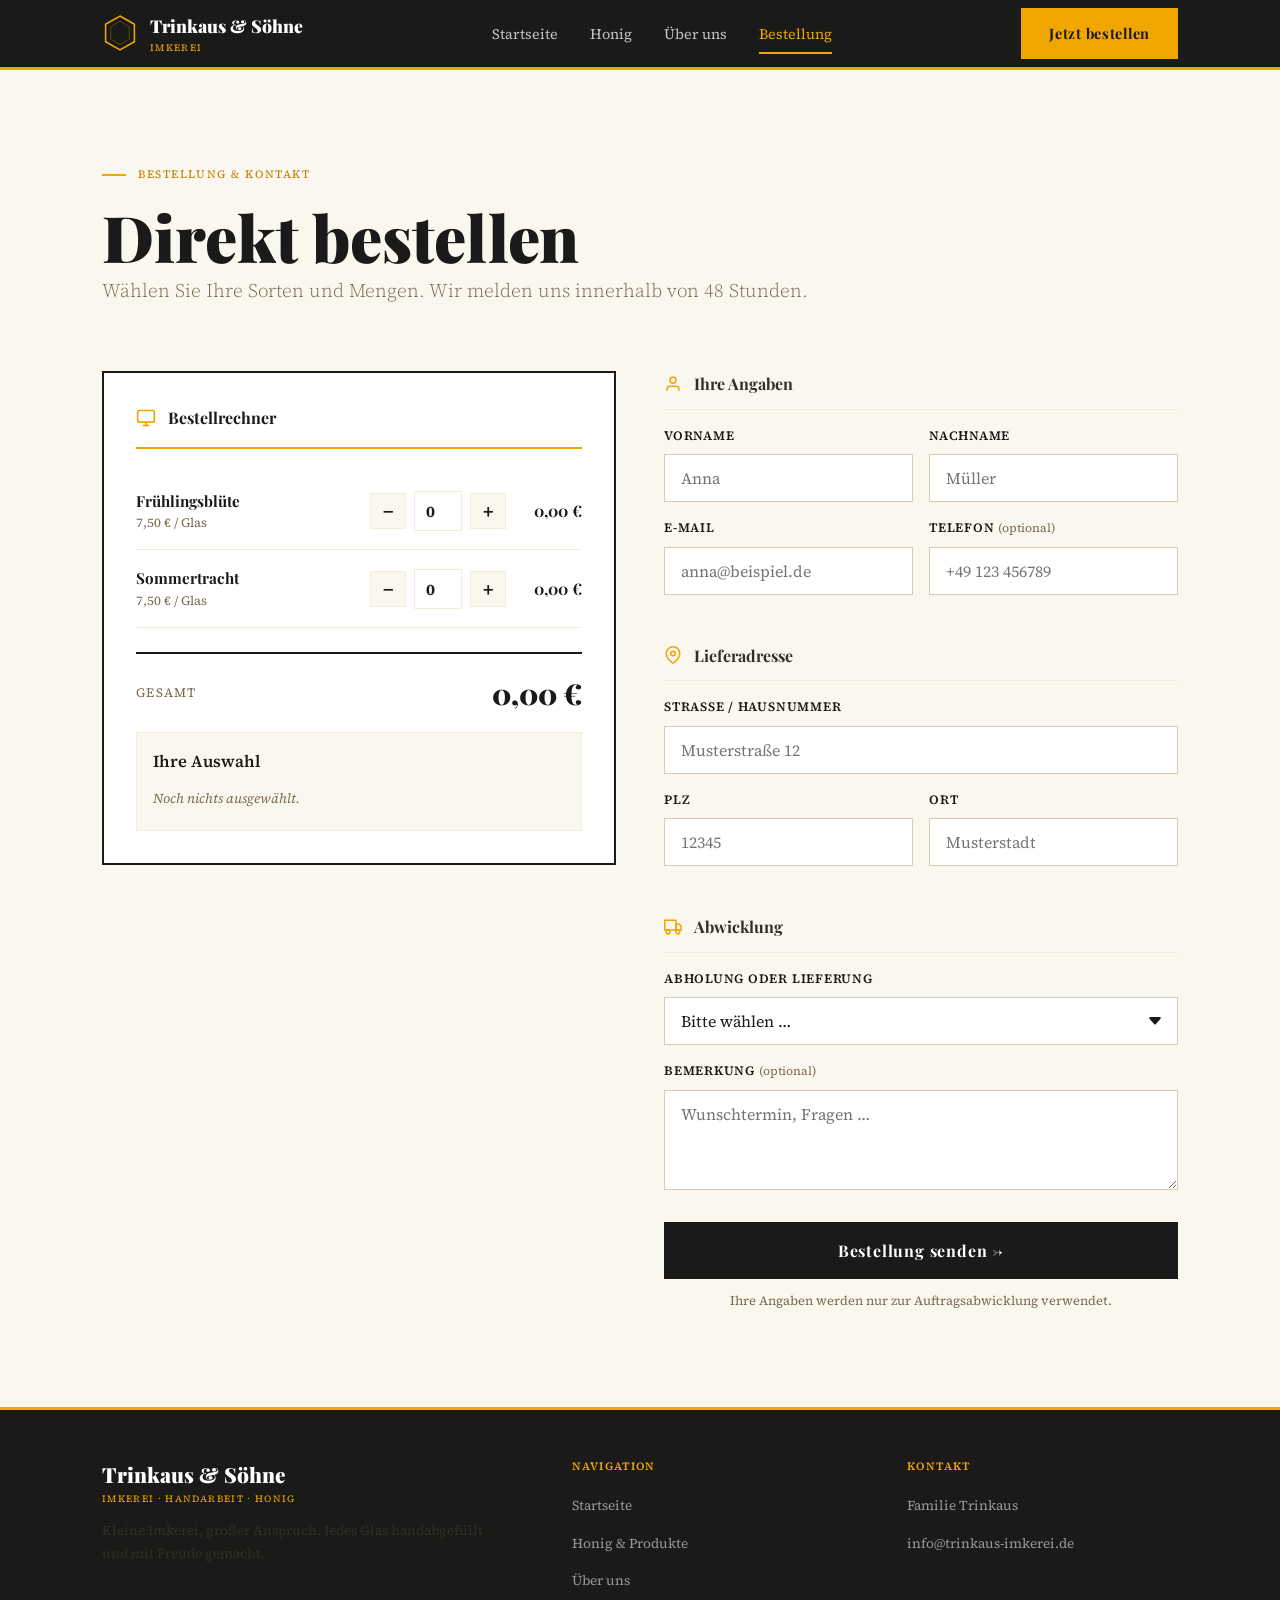
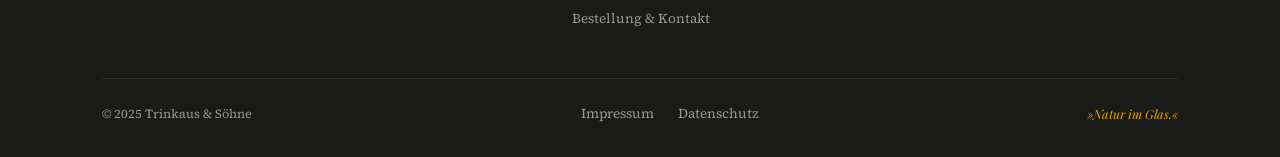
==== bestell.html @ 7a26828f "Add files via upload" ====
<!DOCTYPE html>
<html lang="de">
<head>
  <meta charset="UTF-8">
  <meta name="viewport" content="width=device-width, initial-scale=1.0">
  <title>Bestellung – Trinkaus &amp; Söhne</title>
  <link rel="preconnect" href="https://fonts.googleapis.com">
  <link rel="preconnect" href="https://fonts.gstatic.com" crossorigin>
  <link href="https://fonts.googleapis.com/css2?family=Playfair+Display:ital,wght@0,700;0,900;1,700&family=Source+Serif+4:wght@300;400;600&display=swap" rel="stylesheet">
  <link rel="stylesheet" href="styles.css">
</head>
<body>

<nav class="nav">
  <div class="nav__inner">
    <a class="nav__logo" href="index.html">
      <svg class="nav__logo-hex" viewBox="0 0 60 70" fill="none">
        <polygon points="30,2 58,18 58,52 30,68 2,52 2,18" stroke="#F0A500" stroke-width="3" fill="none"/>
        <polygon points="30,12 48,23 48,47 30,58 12,47 12,23" stroke="#F0A500" stroke-width="1.5" fill="none" stroke-opacity="0.4"/>
      </svg>
      <div class="nav__brand">Trinkaus &amp; Söhne<span>Imkerei</span></div>
    </a>
    <ul class="nav__links">
      <li><a class="nav__link" href="index.html">Startseite</a></li>
      <li><a class="nav__link" href="honig.html">Honig</a></li>
      <li><a class="nav__link" href="ueber.html">Über uns</a></li>
      <li><a class="nav__link  active" href="bestell.html">Bestellung</a></li>
    </ul>
    <a class="btn btn--primary nav__cta" href="bestell.html">Jetzt bestellen</a>
    <button class="nav__burger" id="burgerBtn" aria-label="Menü" aria-expanded="false">
      <span></span><span></span><span></span>
    </button>
  </div>
</nav>
<div class="mobile-nav" id="mobileNav">
  <a class="mobile-nav__link" href="index.html">Startseite</a>
  <a class="mobile-nav__link" href="honig.html">Honig</a>
  <a class="mobile-nav__link" href="ueber.html">Über uns</a>
  <a class="mobile-nav__link  active" href="bestell.html">Bestellung</a>
  <a class="mobile-nav__link" style="font-size:1rem;opacity:.55" href="impressum.html">Impressum</a>
  <a class="mobile-nav__link" style="font-size:1rem;opacity:.55" href="datenschutz.html">Datenschutz</a>
  <a class="btn btn--primary" href="bestell.html" style="margin-top:24px;align-self:flex-start">Jetzt bestellen &#8594;</a>
</div>
<main>

  <section class="section section--cream">
    <div class="container">
      <div class="section-header">
        <div class="section-header__eyebrow"><span class="section-header__eyebrow-line"></span><span class="section-header__eyebrow-text">Bestellung &amp; Kontakt</span></div>
        <h1>Direkt bestellen</h1>
        <p class="lead">Wählen Sie Ihre Sorten und Mengen. Wir melden uns innerhalb von 48 Stunden.</p>
      </div>
      <div class="order__grid">
        <div class="order__calculator">
          <div class="order__calc-title">
            <svg width="20" height="20" viewBox="0 0 24 24" fill="none" stroke="currentColor" stroke-width="2"><rect x="2" y="3" width="20" height="14" rx="2"/><line x1="8" y1="21" x2="16" y2="21"/><line x1="12" y1="17" x2="12" y2="21"/></svg>
            Bestellrechner
          </div>
          <div id="calcItems"></div>
          <div class="order__total">
            <span class="order__total-label">Gesamt</span>
            <span class="order__total-amount" id="totalAmount">0,00 €</span>
          </div>
          <div class="order__summary-box">
            <p style="font-weight:600;color:#1A1A18;margin-bottom:12px">Ihre Auswahl</p>
            <div id="orderSummary"></div>
          </div>
        </div>
        <div>
          <form id="orderForm" novalidate>
            <p class="form-section-title">
              <svg width="18" height="18" viewBox="0 0 24 24" fill="none" stroke="currentColor" stroke-width="2"><path d="M20 21v-2a4 4 0 0 0-4-4H8a4 4 0 0 0-4 4v2"/><circle cx="12" cy="7" r="4"/></svg>
              Ihre Angaben
            </p>
            <div class="form-row">
              <div class="form-group"><label for="vorname">Vorname</label><input class="form-input" type="text" id="vorname" required autocomplete="given-name" placeholder="Anna"></div>
              <div class="form-group"><label for="nachname">Nachname</label><input class="form-input" type="text" id="nachname" required autocomplete="family-name" placeholder="Müller"></div>
            </div>
            <div class="form-row">
              <div class="form-group"><label for="email">E-Mail</label><input class="form-input" type="email" id="email" required autocomplete="email" placeholder="anna@beispiel.de"></div>
              <div class="form-group"><label for="telefon">Telefon <span class="optional">(optional)</span></label><input class="form-input" type="tel" id="telefon" placeholder="+49 123 456789"></div>
            </div>
            <p class="form-section-title">
              <svg width="18" height="18" viewBox="0 0 24 24" fill="none" stroke="currentColor" stroke-width="2"><path d="M21 10c0 7-9 13-9 13s-9-6-9-13a9 9 0 0 1 18 0z"/><circle cx="12" cy="10" r="3"/></svg>
              Lieferadresse
            </p>
            <div class="form-group"><label for="strasse">Straße / Hausnummer</label><input class="form-input" type="text" id="strasse" required autocomplete="street-address" placeholder="Musterstraße 12"></div>
            <div class="form-row">
              <div class="form-group"><label for="plz">PLZ</label><input class="form-input" type="text" id="plz" required autocomplete="postal-code" placeholder="12345" maxlength="5"></div>
              <div class="form-group"><label for="ort">Ort</label><input class="form-input" type="text" id="ort" required autocomplete="address-level2" placeholder="Musterstadt"></div>
            </div>
            <p class="form-section-title">
              <svg width="18" height="18" viewBox="0 0 24 24" fill="none" stroke="currentColor" stroke-width="2"><rect x="1" y="3" width="15" height="13"/><polygon points="16 8 20 8 23 11 23 16 16 16 16 8"/><circle cx="5.5" cy="18.5" r="2.5"/><circle cx="18.5" cy="18.5" r="2.5"/></svg>
              Abwicklung
            </p>
            <div class="form-group">
              <label for="abwicklung">Abholung oder Lieferung</label>
              <select class="form-select" id="abwicklung" required>
                <option value="">Bitte wählen …</option>
                <option value="abholung">Abholung (nach Absprache)</option>
                <option value="lieferung">Lieferung / Versand anfragen</option>
              </select>
            </div>
            <div class="form-group"><label for="bemerkung">Bemerkung <span class="optional">(optional)</span></label><textarea class="form-textarea" id="bemerkung" placeholder="Wunschtermin, Fragen …"></textarea></div>
            <div class="form-submit-area">
              <button type="submit" class="btn btn--dark btn--full btn--lg">Bestellung senden &#8594;</button>
              <p class="form-note">Ihre Angaben werden nur zur Auftragsabwicklung verwendet.</p>
            </div>
          </form>
          <div class="success-msg" id="successMsg">
            <svg width="48" height="48" viewBox="0 0 24 24" fill="none" stroke="#F0A500" stroke-width="2" style="margin:0 auto 16px"><path d="M22 11.08V12a10 10 0 1 1-5.93-9.14"/><polyline points="22 4 12 14.01 9 11.01"/></svg>
            <h3>Bestellung eingegangen!</h3>
            <p>Vielen Dank, <strong id="successName"></strong>. Wir melden uns innerhalb von 48 Stunden.</p>
          </div>
        </div>
      </div>
    </div>
  </section>

</main>

<footer class="footer">
  <div class="container">
    <div class="footer__inner">
      <div>
        <div class="footer__brand-name">Trinkaus &amp; Söhne<span>Imkerei &middot; Handarbeit &middot; Honig</span></div>
        <p class="footer__desc">Kleine Imkerei, großer Anspruch. Jedes Glas handabgefüllt und mit Freude gemacht.</p>
      </div>
      <div>
        <p class="footer__col-title">Navigation</p>
        <ul class="footer__links">
          <li><a class="footer__link" href="index.html">Startseite</a></li>
          <li><a class="footer__link" href="honig.html">Honig &amp; Produkte</a></li>
          <li><a class="footer__link" href="ueber.html">Über uns</a></li>
          <li><a class="footer__link" href="bestell.html">Bestellung &amp; Kontakt</a></li>
        </ul>
      </div>
      <div>
        <p class="footer__col-title">Kontakt</p>
        <ul class="footer__links">
          <li><span style="font-size:.85rem;color:rgba(255,255,255,.55)">Familie Trinkaus</span></li>
          <li><a class="footer__link" href="mailto:info@trinkaus-imkerei.de">info@trinkaus-imkerei.de</a></li>
        </ul>
      </div>
    </div>
    <div class="footer__bottom">
      <span>&#169; 2025 Trinkaus &amp; Söhne</span>
      <div class="footer__legal">
        <a class="footer__link" href="impressum.html">Impressum</a>
        <a class="footer__link" href="datenschutz.html">Datenschutz</a>
      </div>
      <span class="footer__honey-mark">&#187;Natur im Glas.&#171;</span>
    </div>
  </div>
</footer>
<script src="script.js"></script>
</body>
</html>
---- styles.css ----
:root{--honey:#F0A500;--honey-dark:#C47F00;--dark:#1A1A18;--dark-mid:#2E2E2B;--muted:#7A6A50;--cream:#FAF7EF;--cream-dark:#F2EDD8;--white:#FFFFFF;--font-display:'Playfair Display',Georgia,serif;--font-body:'Source Serif 4',Georgia,serif;--s1:4px;--s2:8px;--s3:12px;--s4:16px;--s5:24px;--s6:32px;--s7:48px;--s8:64px;--s9:96px;--shadow-lg:0 6px 32px rgba(26,26,24,.14);--border:2px solid var(--dark);--max-w:1140px;--nav-h:70px}
*,*::before,*::after{box-sizing:border-box;margin:0;padding:0}
html{scroll-behavior:smooth}
body{font-family:var(--font-body);background:var(--cream);color:var(--dark);line-height:1.6;-webkit-font-smoothing:antialiased;padding-top:var(--nav-h)}
a{color:inherit;text-decoration:none}
button{font-family:var(--font-body);cursor:pointer;border:none;background:none}
ul{list-style:none}
input,select,textarea{font-family:var(--font-body);font-size:1rem}
h1,h2,h3,h4{font-family:var(--font-display);line-height:1.15;color:var(--dark)}
h1{font-size:clamp(2.2rem,5vw,4rem);font-weight:900}
h2{font-size:clamp(1.6rem,3.5vw,2.8rem);font-weight:700}
h3{font-size:clamp(1.1rem,2vw,1.5rem);font-weight:700}
p{font-size:1.05rem;color:var(--dark-mid)}
.lead{font-size:clamp(1rem,1.5vw,1.2rem);color:var(--muted);font-weight:300;line-height:1.75}
.container{width:100%;max-width:var(--max-w);margin:0 auto;padding:0 var(--s6)}
.section{padding:var(--s9) 0}
.section--cream{background:var(--cream)}
.section--white{background:var(--white)}
.section--dark{background:var(--dark)}
.section--dark h1,.section--dark h2,.section--dark h3{color:var(--white)}
.section--dark p,.section--dark .lead{color:rgba(255,255,255,.65)}
.hex-bg{position:relative;overflow:hidden}
.hex-bg::before{content:'';position:absolute;inset:0;pointer-events:none;z-index:0;background-image:url("data:image/svg+xml,%3Csvg xmlns='http://www.w3.org/2000/svg' width='80' height='92'%3E%3Cpolygon points='40,2 78,22 78,70 40,90 2,70 2,22' fill='none' stroke='%231A1A18' stroke-width='1.5' stroke-opacity='0.06'/%3E%3C/svg%3E");background-size:80px 92px}
.hex-bg>*{position:relative;z-index:1}
.nav{position:fixed;top:0;left:0;right:0;height:var(--nav-h);background:var(--dark);z-index:1000;display:flex;align-items:center;border-bottom:3px solid var(--honey)}
.nav__inner{display:flex;align-items:center;justify-content:space-between;width:100%;max-width:var(--max-w);margin:0 auto;padding:0 var(--s6)}
.nav__logo{display:flex;align-items:center;gap:var(--s3);cursor:pointer}
.nav__logo-hex{width:36px;height:36px;flex-shrink:0}
.nav__brand{font-family:var(--font-display);font-size:1.1rem;font-weight:900;color:var(--white)}
.nav__brand span{display:block;font-size:.6rem;font-weight:400;letter-spacing:.14em;text-transform:uppercase;color:var(--honey);font-family:var(--font-body)}
.nav__links{display:flex;align-items:center;gap:var(--s6)}
.nav__link{font-family:var(--font-body);font-size:.9rem;color:rgba(255,255,255,.75);transition:color .2s;padding:var(--s2) 0;border-bottom:2px solid transparent}
.nav__link:hover,.nav__link.active{color:var(--honey);border-bottom-color:var(--honey)}
.nav__cta{background:var(--honey);color:var(--dark);font-family:var(--font-display);font-size:.85rem;font-weight:700;padding:10px 20px;transition:background .2s;display:inline-block}
.nav__cta:hover{background:var(--honey-dark);color:var(--white)}
.nav__burger{display:none;flex-direction:column;gap:5px;padding:var(--s2);cursor:pointer}
.nav__burger span{display:block;width:24px;height:2px;background:var(--white);transition:transform .25s,opacity .25s}
.nav__burger.open span:nth-child(1){transform:translateY(7px) rotate(45deg)}
.nav__burger.open span:nth-child(2){opacity:0}
.nav__burger.open span:nth-child(3){transform:translateY(-7px) rotate(-45deg)}
.mobile-nav{display:none;position:fixed;top:var(--nav-h);left:0;right:0;bottom:0;background:var(--dark);z-index:999;flex-direction:column;padding:var(--s8) var(--s6);gap:var(--s5);overflow-y:auto}
.mobile-nav.open{display:flex}
.mobile-nav__link{font-family:var(--font-display);font-size:1.6rem;font-weight:700;color:rgba(255,255,255,.75);padding:var(--s3) 0;border-bottom:1px solid rgba(255,255,255,.06);transition:color .2s;display:block}
.mobile-nav__link:hover,.mobile-nav__link.active{color:var(--honey)}
.btn{display:inline-flex;align-items:center;gap:var(--s2);font-family:var(--font-display);font-weight:700;font-size:.9rem;letter-spacing:.05em;padding:14px 28px;transition:background .2s,color .2s;cursor:pointer;border:none}
.btn--primary{background:var(--honey);color:var(--dark)}
.btn--primary:hover{background:var(--honey-dark);color:var(--white)}
.btn--outline{background:transparent;color:var(--white);border:2px solid rgba(255,255,255,.3)}
.btn--outline:hover{border-color:var(--honey);color:var(--honey)}
.btn--outline-dark{background:transparent;color:var(--dark);border:var(--border)}
.btn--outline-dark:hover{background:var(--dark);color:var(--white)}
.btn--dark{background:var(--dark);color:var(--white)}
.btn--dark:hover{background:var(--dark-mid)}
.btn--full{width:100%;justify-content:center}
.btn--lg{padding:18px 36px;font-size:1rem}
.hero{min-height:calc(100vh - var(--nav-h));display:flex;align-items:center;background:var(--dark);position:relative;overflow:hidden}
.hero::before{content:'';position:absolute;inset:0;background-image:url("data:image/svg+xml,%3Csvg xmlns='http://www.w3.org/2000/svg' width='80' height='92'%3E%3Cpolygon points='40,2 78,22 78,70 40,90 2,70 2,22' fill='none' stroke='%23F0A500' stroke-width='1.5' stroke-opacity='0.07'/%3E%3C/svg%3E");background-size:80px 92px}
.hero__inner{position:relative;z-index:1;max-width:var(--max-w);margin:0 auto;padding:var(--s9) var(--s6);display:grid;grid-template-columns:1fr 1fr;align-items:center;gap:var(--s8)}
.hero__eyebrow{display:inline-flex;align-items:center;gap:var(--s3);margin-bottom:var(--s5)}
.hero__eyebrow-line{display:block;width:32px;height:2px;background:var(--honey)}
.hero__eyebrow-text{font-family:var(--font-body);font-size:.7rem;letter-spacing:.16em;text-transform:uppercase;color:var(--honey)}
.hero h1{color:var(--white);margin-bottom:var(--s5)}
.hero h1 em{font-style:italic;color:var(--honey)}
.hero .lead{color:rgba(255,255,255,.6);margin-bottom:var(--s7);max-width:480px}
.hero__actions{display:flex;align-items:center;gap:var(--s5);flex-wrap:wrap}
.hero__visual{display:flex;justify-content:center;align-items:center}
.hero__hex-cluster{width:min(420px,90vw);height:min(420px,90vw)}
.badges{display:flex;gap:var(--s5);flex-wrap:wrap;margin-top:var(--s7)}
.badge{display:flex;align-items:center;gap:var(--s3);padding:var(--s3) var(--s4);background:rgba(255,255,255,.05);border:1px solid rgba(240,165,0,.25)}
.badge__icon{width:20px;height:20px;color:var(--honey);flex-shrink:0}
.badge__text{font-family:var(--font-body);font-size:.8rem;color:rgba(255,255,255,.8)}
.values__grid{display:grid;grid-template-columns:repeat(3,1fr);gap:2px}
.value-item{background:var(--honey);padding:var(--s7) var(--s6);text-align:center;transition:background .2s}
.value-item:hover{background:var(--honey-dark)}
.value-item__number{font-family:var(--font-display);font-size:3rem;font-weight:900;color:var(--dark);line-height:1;display:block;margin-bottom:var(--s3)}
.value-item__label{font-size:.75rem;letter-spacing:.1em;text-transform:uppercase;color:var(--dark);opacity:.65;font-family:var(--font-body)}
.section-header{margin-bottom:var(--s8)}
.section-header__eyebrow{display:flex;align-items:center;gap:var(--s3);margin-bottom:var(--s4)}
.section-header__eyebrow-line{display:block;width:24px;height:2px;background:var(--honey);flex-shrink:0}
.section-header__eyebrow-text{font-size:.7rem;letter-spacing:.14em;text-transform:uppercase;color:var(--honey-dark);font-family:var(--font-body)}
.section-header h2{margin-bottom:var(--s4)}
.teaser-grid{display:grid;grid-template-columns:repeat(2,1fr);gap:var(--s5);margin-top:var(--s7)}
.teaser-card{background:var(--white);border:var(--border);padding:var(--s6);display:flex;gap:var(--s5);align-items:flex-start;cursor:pointer;transition:box-shadow .2s,transform .2s}
.teaser-card:hover{box-shadow:var(--shadow-lg);transform:translateY(-2px)}
.teaser-card__hex{flex-shrink:0;width:56px;height:56px}
.teaser-card__sub{font-size:.8rem;color:var(--muted);letter-spacing:.06em;text-transform:uppercase;margin-bottom:var(--s3);font-family:var(--font-body)}
.teaser-card__price{font-family:var(--font-display);font-size:1.4rem;font-weight:700;color:var(--honey-dark)}
.trust-grid{display:grid;grid-template-columns:1fr 1fr;gap:var(--s8);align-items:center}
.products-grid{display:grid;grid-template-columns:repeat(auto-fill,minmax(300px,1fr));gap:var(--s6)}
.product-card{background:var(--white);border:var(--border);display:flex;flex-direction:column;transition:box-shadow .2s,transform .2s}
.product-card:hover{box-shadow:var(--shadow-lg);transform:translateY(-3px)}
.product-card__top{background:var(--honey);padding:var(--s7) var(--s6);display:flex;justify-content:center;align-items:center;position:relative;min-height:180px}
.product-card__top--summer{background:var(--dark)}
.product-card__badge{position:absolute;top:var(--s4);left:var(--s4);background:var(--dark);color:var(--white);font-size:.65rem;letter-spacing:.1em;text-transform:uppercase;padding:4px 10px;font-family:var(--font-body);font-weight:600}
.product-card__top--summer .product-card__badge{background:var(--honey);color:var(--dark)}
.product-card__jar{width:80px;height:100px}
.product-card__body{padding:var(--s6);flex:1;display:flex;flex-direction:column}
.product-card__type{font-size:.7rem;letter-spacing:.12em;text-transform:uppercase;color:var(--muted);margin-bottom:var(--s2);font-family:var(--font-body)}
.product-card__name{font-size:1.5rem;margin-bottom:var(--s3)}
.product-card__desc{font-size:.95rem;color:var(--muted);line-height:1.7;flex:1;margin-bottom:var(--s5)}
.product-card__footer{display:flex;align-items:center;justify-content:space-between;padding-top:var(--s4);border-top:1px solid var(--cream-dark)}
.product-card__price{font-family:var(--font-display);font-size:1.6rem;font-weight:700;color:var(--dark)}
.product-card__weight{font-size:.8rem;color:var(--muted);font-family:var(--font-body)}
.about__grid{display:grid;grid-template-columns:1fr 1fr;gap:var(--s8);align-items:start}
.about__visual{position:sticky;top:calc(var(--nav-h) + var(--s6))}
.about__quote{font-family:var(--font-display);font-size:clamp(1.1rem,2vw,1.4rem);font-style:italic;color:var(--dark);padding:var(--s5) var(--s6);border-left:4px solid var(--honey);margin:var(--s6) 0;background:var(--cream-dark);line-height:1.5}
.about__list{margin-top:var(--s5)}
.about__list li{display:flex;gap:var(--s3);padding:var(--s4) 0;border-bottom:1px solid var(--cream-dark);font-size:.95rem;color:var(--dark-mid)}
.about__list li::before{content:'';display:block;width:20px;height:20px;background:var(--honey);flex-shrink:0;margin-top:2px;clip-path:polygon(50% 0%,100% 25%,100% 75%,50% 100%,0% 75%,0% 25%)}
.order__grid{display:grid;grid-template-columns:1fr 1fr;gap:var(--s7);align-items:start}
.order__calculator{background:var(--white);border:var(--border);padding:var(--s6);position:sticky;top:calc(var(--nav-h) + var(--s4))}
.order__calc-title{font-family:var(--font-display);font-size:1rem;font-weight:700;margin-bottom:var(--s5);padding-bottom:var(--s4);border-bottom:2px solid var(--honey);display:flex;align-items:center;gap:var(--s3)}
.order__calc-title svg{color:var(--honey)}
.calc-item{display:flex;align-items:center;gap:var(--s4);padding:var(--s4) 0;border-bottom:1px solid var(--cream-dark)}
.calc-item__info{flex:1;min-width:0}
.calc-item__name{font-family:var(--font-display);font-weight:700;font-size:.95rem}
.calc-item__price-unit{font-size:.8rem;color:var(--muted)}
.calc-item__qty{display:flex;align-items:center;gap:var(--s2)}
.qty-btn{width:36px;height:36px;background:var(--cream);border:1px solid var(--cream-dark);font-size:1.2rem;display:flex;align-items:center;justify-content:center;cursor:pointer;font-weight:700;color:var(--dark);transition:background .15s;flex-shrink:0}
.qty-btn:hover{background:var(--honey)}
.qty-input{width:48px;text-align:center;border:1px solid var(--cream-dark);padding:8px 4px;font-weight:700;font-size:1rem;color:var(--dark);background:var(--white)}
.qty-input:focus{outline:2px solid var(--honey);outline-offset:1px}
.calc-item__subtotal{font-family:var(--font-display);font-weight:700;font-size:1rem;min-width:60px;text-align:right;flex-shrink:0}
.order__total{display:flex;justify-content:space-between;align-items:center;margin-top:var(--s5);padding-top:var(--s4);border-top:2px solid var(--dark)}
.order__total-label{font-size:.8rem;letter-spacing:.1em;text-transform:uppercase;font-family:var(--font-body);color:var(--muted)}
.order__total-amount{font-family:var(--font-display);font-size:1.8rem;font-weight:900;color:var(--dark)}
.order__summary-box{background:var(--cream);border:1px solid var(--cream-dark);padding:var(--s4);margin-top:var(--s4)}
.order__summary-line{display:flex;justify-content:space-between;font-size:.85rem;margin-bottom:4px}
.order__summary-line.empty{color:var(--muted);font-style:italic}
.form-section-title{font-family:var(--font-display);font-size:1rem;font-weight:700;margin-bottom:var(--s4);margin-top:var(--s6);padding-bottom:var(--s3);border-bottom:1px solid var(--cream-dark);display:flex;align-items:center;gap:var(--s3)}
.form-section-title:first-child{margin-top:0}
.form-section-title svg{color:var(--honey);flex-shrink:0}
.form-row{display:grid;grid-template-columns:1fr 1fr;gap:var(--s4)}
.form-group{display:flex;flex-direction:column;gap:var(--s2);margin-bottom:var(--s4)}
label{font-size:.8rem;letter-spacing:.06em;text-transform:uppercase;font-family:var(--font-body);color:var(--dark);font-weight:600}
label .optional{font-weight:400;color:var(--muted);text-transform:none;letter-spacing:0;font-size:.75rem}
.form-input,.form-select,.form-textarea{border:1px solid #D5CCB8;background:var(--white);padding:12px var(--s4);font-size:1rem;color:var(--dark);transition:border-color .2s,box-shadow .2s;width:100%}
.form-input:focus,.form-select:focus,.form-textarea:focus{outline:none;border-color:var(--honey);box-shadow:0 0 0 3px rgba(240,165,0,.18)}
.form-textarea{resize:vertical;min-height:100px}
.form-select{-webkit-appearance:none;appearance:none;background-image:url("data:image/svg+xml,%3Csvg xmlns='http://www.w3.org/2000/svg' width='16' height='16' fill='%231A1A18' viewBox='0 0 16 16'%3E%3Cpath d='M7.247 11.14 2.451 5.658C1.885 5.013 2.345 4 3.204 4h9.592a1 1 0 0 1 .753 1.659l-4.796 5.48a1 1 0 0 1-1.506 0z'/%3E%3C/svg%3E");background-repeat:no-repeat;background-position:right 14px center;padding-right:40px}
.form-submit-area{margin-top:var(--s6)}
.form-note{font-size:.8rem;color:var(--muted);margin-top:var(--s3);text-align:center}
.success-msg{display:none;background:var(--cream);border:2px solid var(--honey);padding:var(--s7) var(--s6);text-align:center;margin-top:var(--s5)}
.success-msg h3{margin-bottom:var(--s3)}
.success-msg p{color:var(--muted)}
.footer{background:var(--dark);color:rgba(255,255,255,.55);padding:var(--s7) 0 var(--s6);border-top:3px solid var(--honey)}
.footer__inner{display:grid;grid-template-columns:1.5fr 1fr 1fr;gap:var(--s8);margin-bottom:var(--s7)}
.footer__brand-name{font-family:var(--font-display);font-size:1.3rem;font-weight:900;color:var(--white);margin-bottom:var(--s3)}
.footer__brand-name span{display:block;font-size:.6rem;font-weight:400;letter-spacing:.14em;text-transform:uppercase;color:var(--honey);font-family:var(--font-body)}
.footer__desc{font-size:.85rem;line-height:1.7}
.footer__col-title{font-family:var(--font-body);font-size:.7rem;letter-spacing:.12em;text-transform:uppercase;color:var(--honey);margin-bottom:var(--s4);font-weight:600}
.footer__links{display:flex;flex-direction:column;gap:var(--s3)}
.footer__link{font-size:.85rem;color:rgba(255,255,255,.55);transition:color .2s}
.footer__link:hover{color:var(--honey)}
.footer__bottom{padding-top:var(--s5);border-top:1px solid rgba(255,255,255,.08);display:flex;justify-content:space-between;align-items:center;font-size:.78rem}
.footer__legal{display:flex;gap:var(--s5)}
.footer__honey-mark{color:var(--honey);font-family:var(--font-display);font-style:italic}
@media(max-width:900px){
  .nav__links,.nav__cta{display:none}
  .nav__burger{display:flex}
  .hero__inner{grid-template-columns:1fr}
  .hero__visual{display:none}
  .trust-grid{grid-template-columns:1fr;gap:var(--s6)}
  .about__grid{grid-template-columns:1fr}
  .about__visual{display:none}
  .order__grid{grid-template-columns:1fr}
  .order__calculator{position:static}
  .footer__inner{grid-template-columns:1fr;gap:var(--s6)}
  .footer__bottom{flex-direction:column;gap:var(--s3);text-align:center}
  .footer__legal{justify-content:center}
}
@media(max-width:620px){
  :root{--s9:64px}
  .teaser-grid{grid-template-columns:1fr}
  .values__grid{grid-template-columns:1fr}
  .products-grid{grid-template-columns:1fr}
  .form-row{grid-template-columns:1fr}
  .hero h1{font-size:2rem}
}
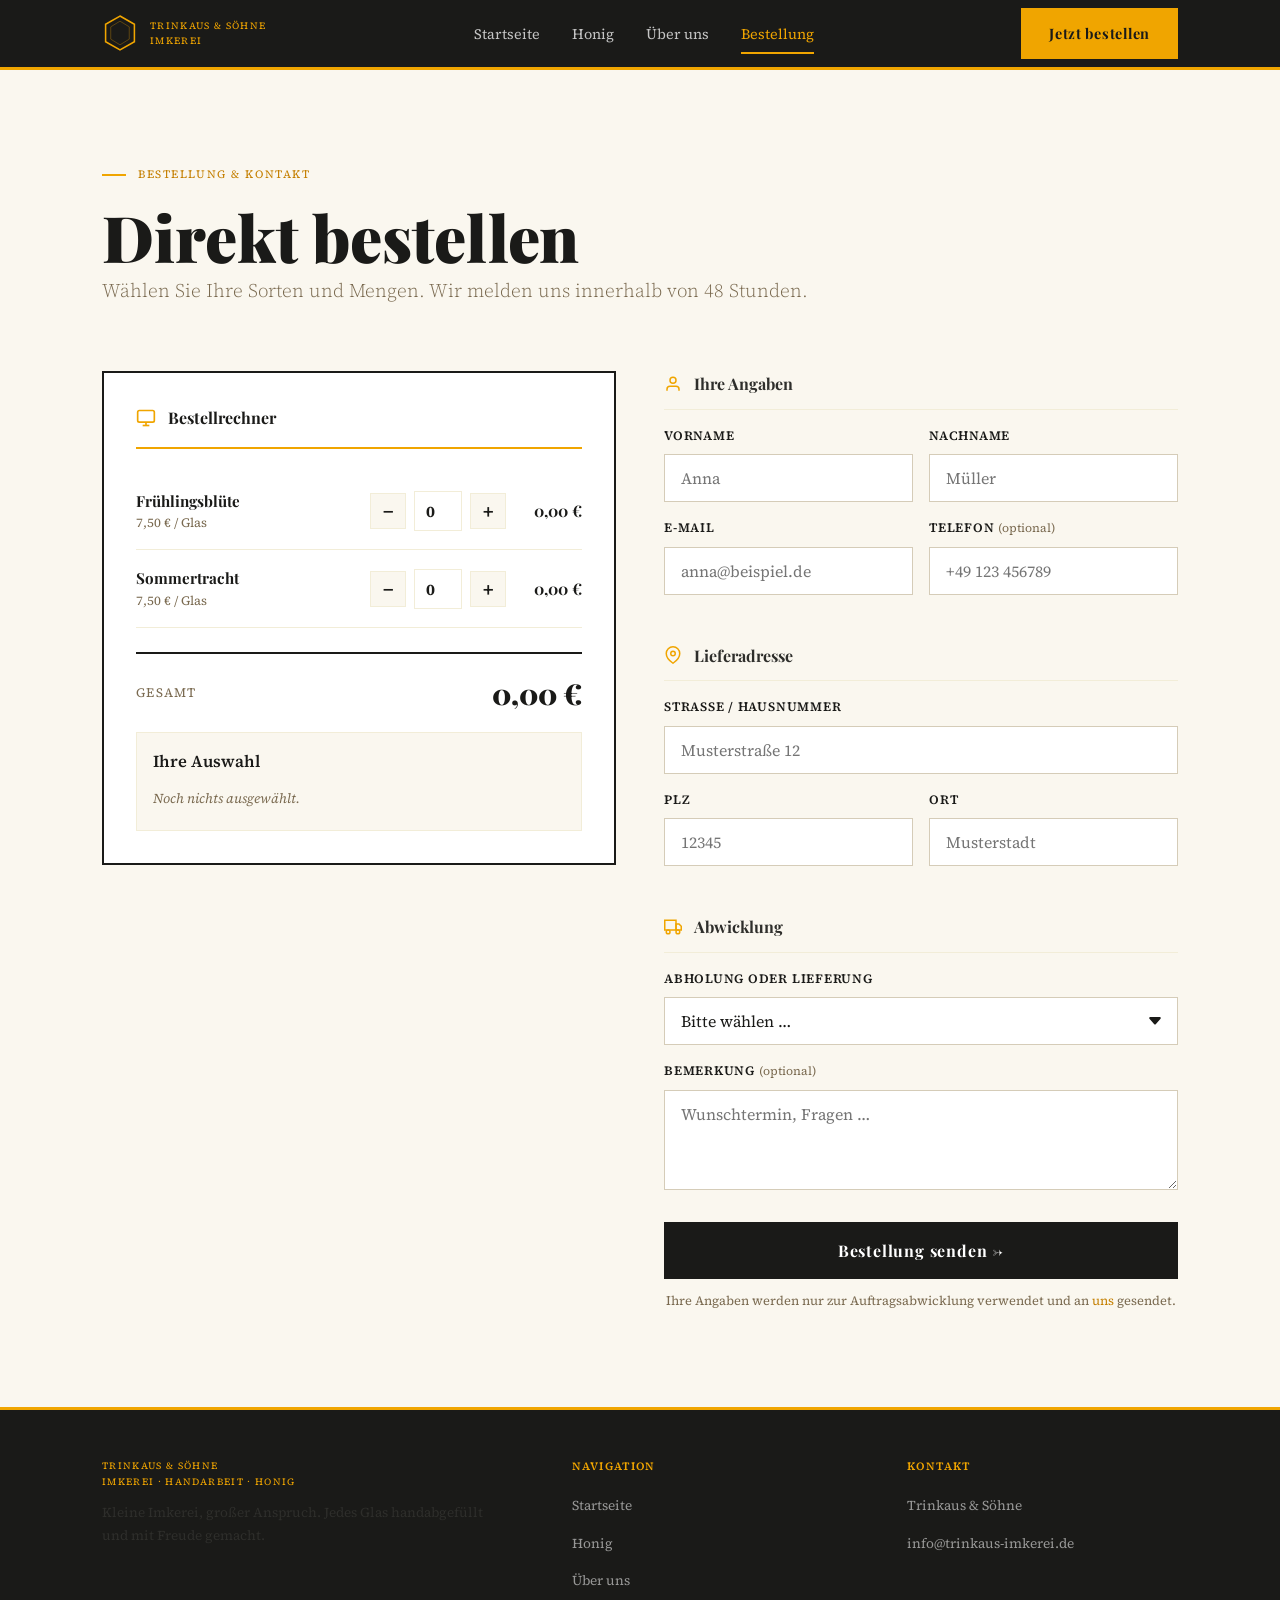
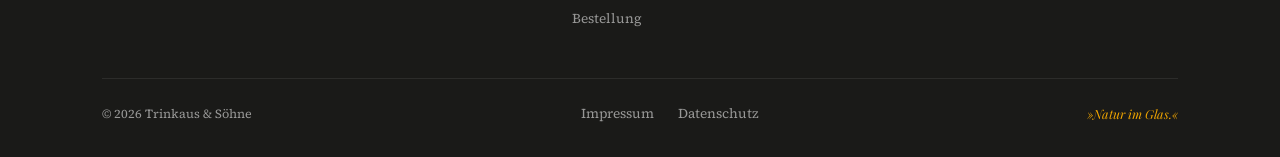
==== commit 87f743a9: "Add files via upload" ====
--- a/bestell.html
+++ b/bestell.html
@@ -10,7 +10,6 @@
   <link rel="stylesheet" href="styles.css">
 </head>
 <body>
-
 <nav class="nav">
   <div class="nav__inner">
     <a class="nav__logo" href="index.html">
@@ -18,37 +17,23 @@
         <polygon points="30,2 58,18 58,52 30,68 2,52 2,18" stroke="#F0A500" stroke-width="3" fill="none"/>
         <polygon points="30,12 48,23 48,47 30,58 12,47 12,23" stroke="#F0A500" stroke-width="1.5" fill="none" stroke-opacity="0.4"/>
       </svg>
-      <div class="nav__brand">Trinkaus &amp; Söhne<span>Imkerei</span></div>
+      <div class="nav__brand"><span data-site="name"></span><span class="nav__brand-sub">Imkerei</span></div>
     </a>
-    <ul class="nav__links">
-      <li><a class="nav__link" href="index.html">Startseite</a></li>
-      <li><a class="nav__link" href="honig.html">Honig</a></li>
-      <li><a class="nav__link" href="ueber.html">Über uns</a></li>
-      <li><a class="nav__link  active" href="bestell.html">Bestellung</a></li>
-    </ul>
+    <ul class="nav__links" id="navLinks"></ul>
     <a class="btn btn--primary nav__cta" href="bestell.html">Jetzt bestellen</a>
     <button class="nav__burger" id="burgerBtn" aria-label="Menü" aria-expanded="false">
       <span></span><span></span><span></span>
     </button>
   </div>
 </nav>
-<div class="mobile-nav" id="mobileNav">
-  <a class="mobile-nav__link" href="index.html">Startseite</a>
-  <a class="mobile-nav__link" href="honig.html">Honig</a>
-  <a class="mobile-nav__link" href="ueber.html">Über uns</a>
-  <a class="mobile-nav__link  active" href="bestell.html">Bestellung</a>
-  <a class="mobile-nav__link" style="font-size:1rem;opacity:.55" href="impressum.html">Impressum</a>
-  <a class="mobile-nav__link" style="font-size:1rem;opacity:.55" href="datenschutz.html">Datenschutz</a>
-  <a class="btn btn--primary" href="bestell.html" style="margin-top:24px;align-self:flex-start">Jetzt bestellen &#8594;</a>
-</div>
+<div class="mobile-nav" id="mobileNav"></div>
 <main>
-
   <section class="section section--cream">
     <div class="container">
       <div class="section-header">
         <div class="section-header__eyebrow"><span class="section-header__eyebrow-line"></span><span class="section-header__eyebrow-text">Bestellung &amp; Kontakt</span></div>
-        <h1>Direkt bestellen</h1>
-        <p class="lead">Wählen Sie Ihre Sorten und Mengen. Wir melden uns innerhalb von 48 Stunden.</p>
+        <h1 id="bestellTitel"></h1>
+        <p class="lead" id="bestellUntertitel"></p>
       </div>
       <div class="order__grid">
         <div class="order__calculator">
@@ -104,55 +89,50 @@
             <div class="form-group"><label for="bemerkung">Bemerkung <span class="optional">(optional)</span></label><textarea class="form-textarea" id="bemerkung" placeholder="Wunschtermin, Fragen …"></textarea></div>
             <div class="form-submit-area">
               <button type="submit" class="btn btn--dark btn--full btn--lg">Bestellung senden &#8594;</button>
-              <p class="form-note">Ihre Angaben werden nur zur Auftragsabwicklung verwendet.</p>
+              <p class="form-note">Ihre Angaben werden nur zur Auftragsabwicklung verwendet und an <a id="bestellEmail" style="color:var(--honey-dark)">uns</a> gesendet.</p>
             </div>
           </form>
           <div class="success-msg" id="successMsg">
             <svg width="48" height="48" viewBox="0 0 24 24" fill="none" stroke="#F0A500" stroke-width="2" style="margin:0 auto 16px"><path d="M22 11.08V12a10 10 0 1 1-5.93-9.14"/><polyline points="22 4 12 14.01 9 11.01"/></svg>
             <h3>Bestellung eingegangen!</h3>
-            <p>Vielen Dank, <strong id="successName"></strong>. Wir melden uns innerhalb von 48 Stunden.</p>
+            <p>Vielen Dank, <strong id="successName"></strong>. <span id="bestellErfolg"></span></p>
           </div>
         </div>
       </div>
     </div>
   </section>
-
 </main>
 
 <footer class="footer">
   <div class="container">
     <div class="footer__inner">
       <div>
-        <div class="footer__brand-name">Trinkaus &amp; Söhne<span>Imkerei &middot; Handarbeit &middot; Honig</span></div>
+        <div class="footer__brand-name"><span data-site="name"></span><span class="footer__brand-sub">Imkerei &middot; Handarbeit &middot; Honig</span></div>
         <p class="footer__desc">Kleine Imkerei, großer Anspruch. Jedes Glas handabgefüllt und mit Freude gemacht.</p>
       </div>
       <div>
         <p class="footer__col-title">Navigation</p>
-        <ul class="footer__links">
-          <li><a class="footer__link" href="index.html">Startseite</a></li>
-          <li><a class="footer__link" href="honig.html">Honig &amp; Produkte</a></li>
-          <li><a class="footer__link" href="ueber.html">Über uns</a></li>
-          <li><a class="footer__link" href="bestell.html">Bestellung &amp; Kontakt</a></li>
-        </ul>
+        <ul class="footer__links" id="footerNav"></ul>
       </div>
       <div>
         <p class="footer__col-title">Kontakt</p>
         <ul class="footer__links">
-          <li><span style="font-size:.85rem;color:rgba(255,255,255,.55)">Familie Trinkaus</span></li>
-          <li><a class="footer__link" href="mailto:info@trinkaus-imkerei.de">info@trinkaus-imkerei.de</a></li>
+          <li><span style="font-size:.85rem;color:rgba(255,255,255,.55)" data-site="name"></span></li>
+          <li><span class="footer__link" data-site="email"></span></li>
         </ul>
       </div>
     </div>
     <div class="footer__bottom">
-      <span>&#169; 2025 Trinkaus &amp; Söhne</span>
+      <span>&copy; <span data-site="jahr"></span> <span data-site="name"></span></span>
       <div class="footer__legal">
         <a class="footer__link" href="impressum.html">Impressum</a>
         <a class="footer__link" href="datenschutz.html">Datenschutz</a>
       </div>
-      <span class="footer__honey-mark">&#187;Natur im Glas.&#171;</span>
+      <span class="footer__honey-mark" data-site="slogan"></span>
     </div>
   </div>
 </footer>
+<script src="inhalt.js"></script>
 <script src="script.js"></script>
 </body>
 </html>
--- a/styles.css
+++ b/styles.css
@@ -176,4 +176,6 @@
   .products-grid{grid-template-columns:1fr}
   .form-row{grid-template-columns:1fr}
   .hero h1{font-size:2rem}
-}+}
+.nav__brand-sub{display:block;font-size:.6rem;font-weight:400;letter-spacing:.14em;text-transform:uppercase;color:var(--honey);font-family:var(--font-body)}
+.footer__brand-sub{display:block;font-size:.6rem;font-weight:400;letter-spacing:.14em;text-transform:uppercase;color:var(--honey);font-family:var(--font-body)}
